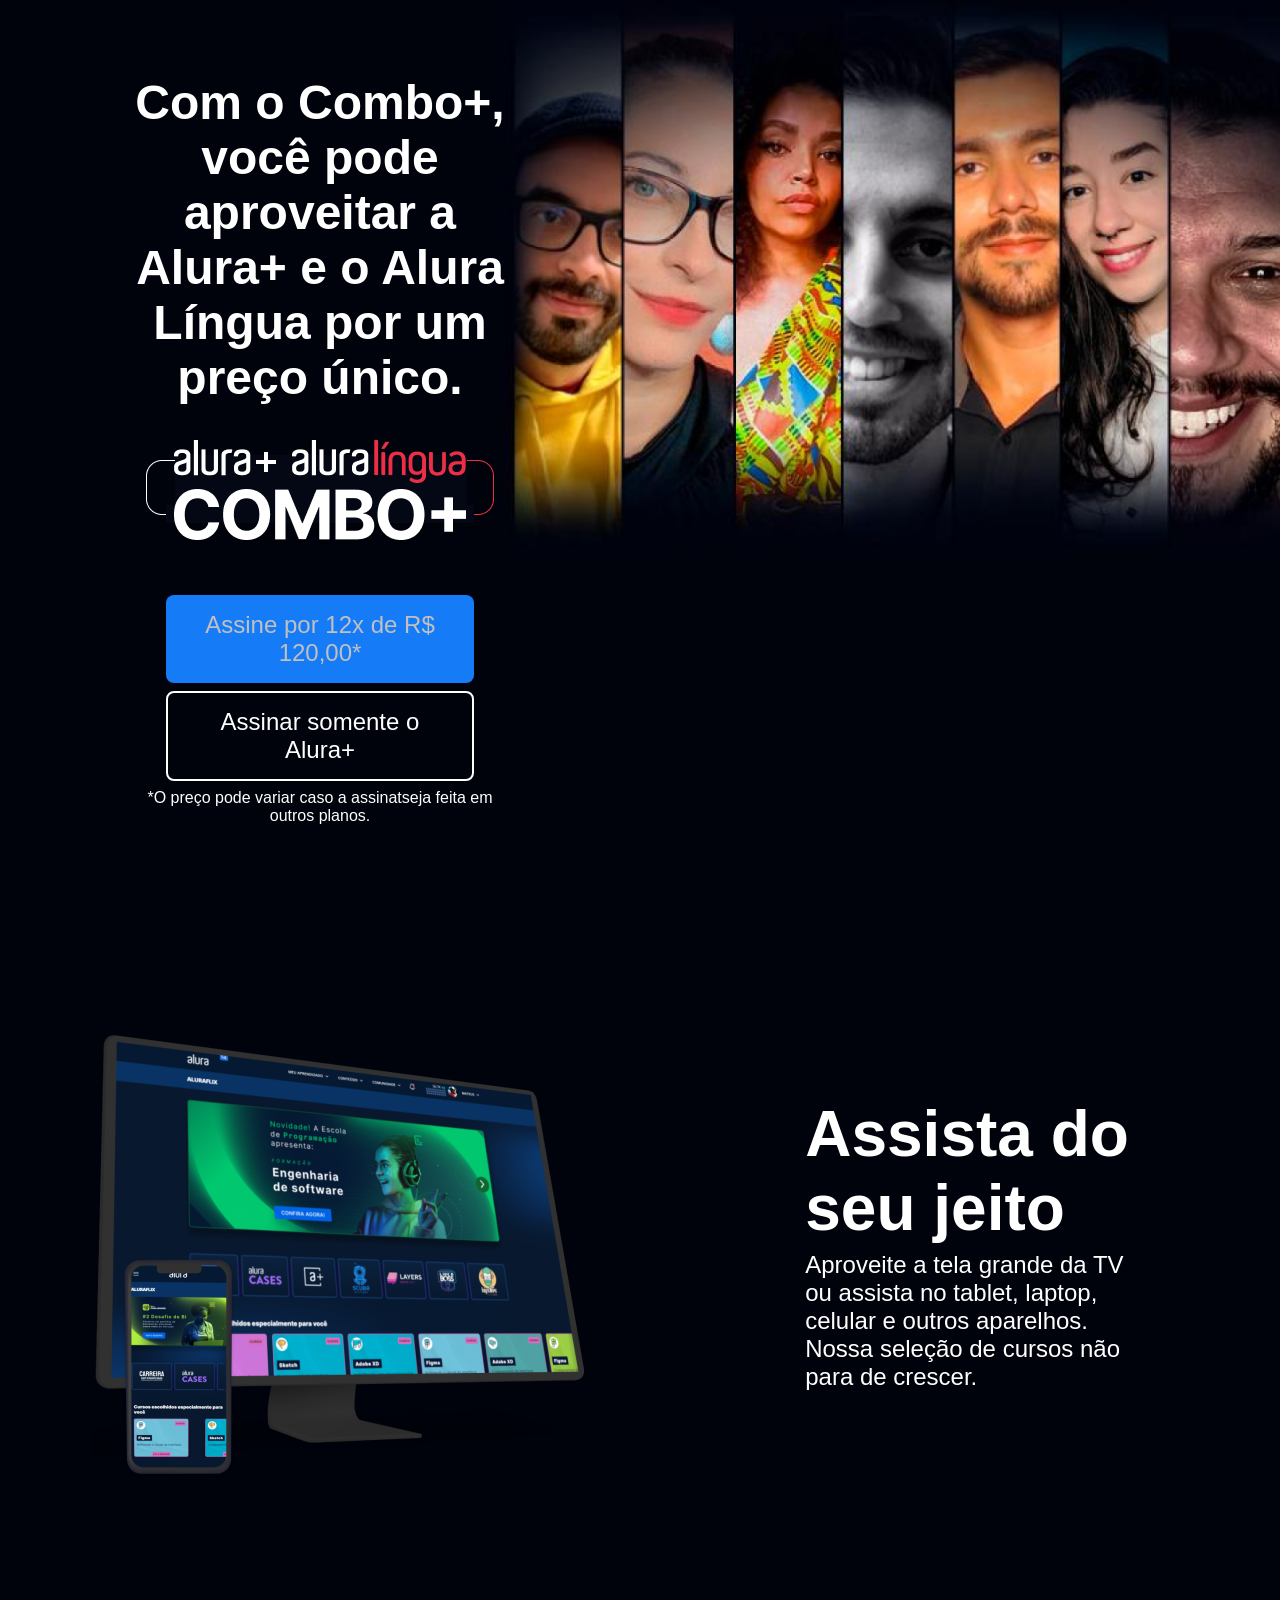
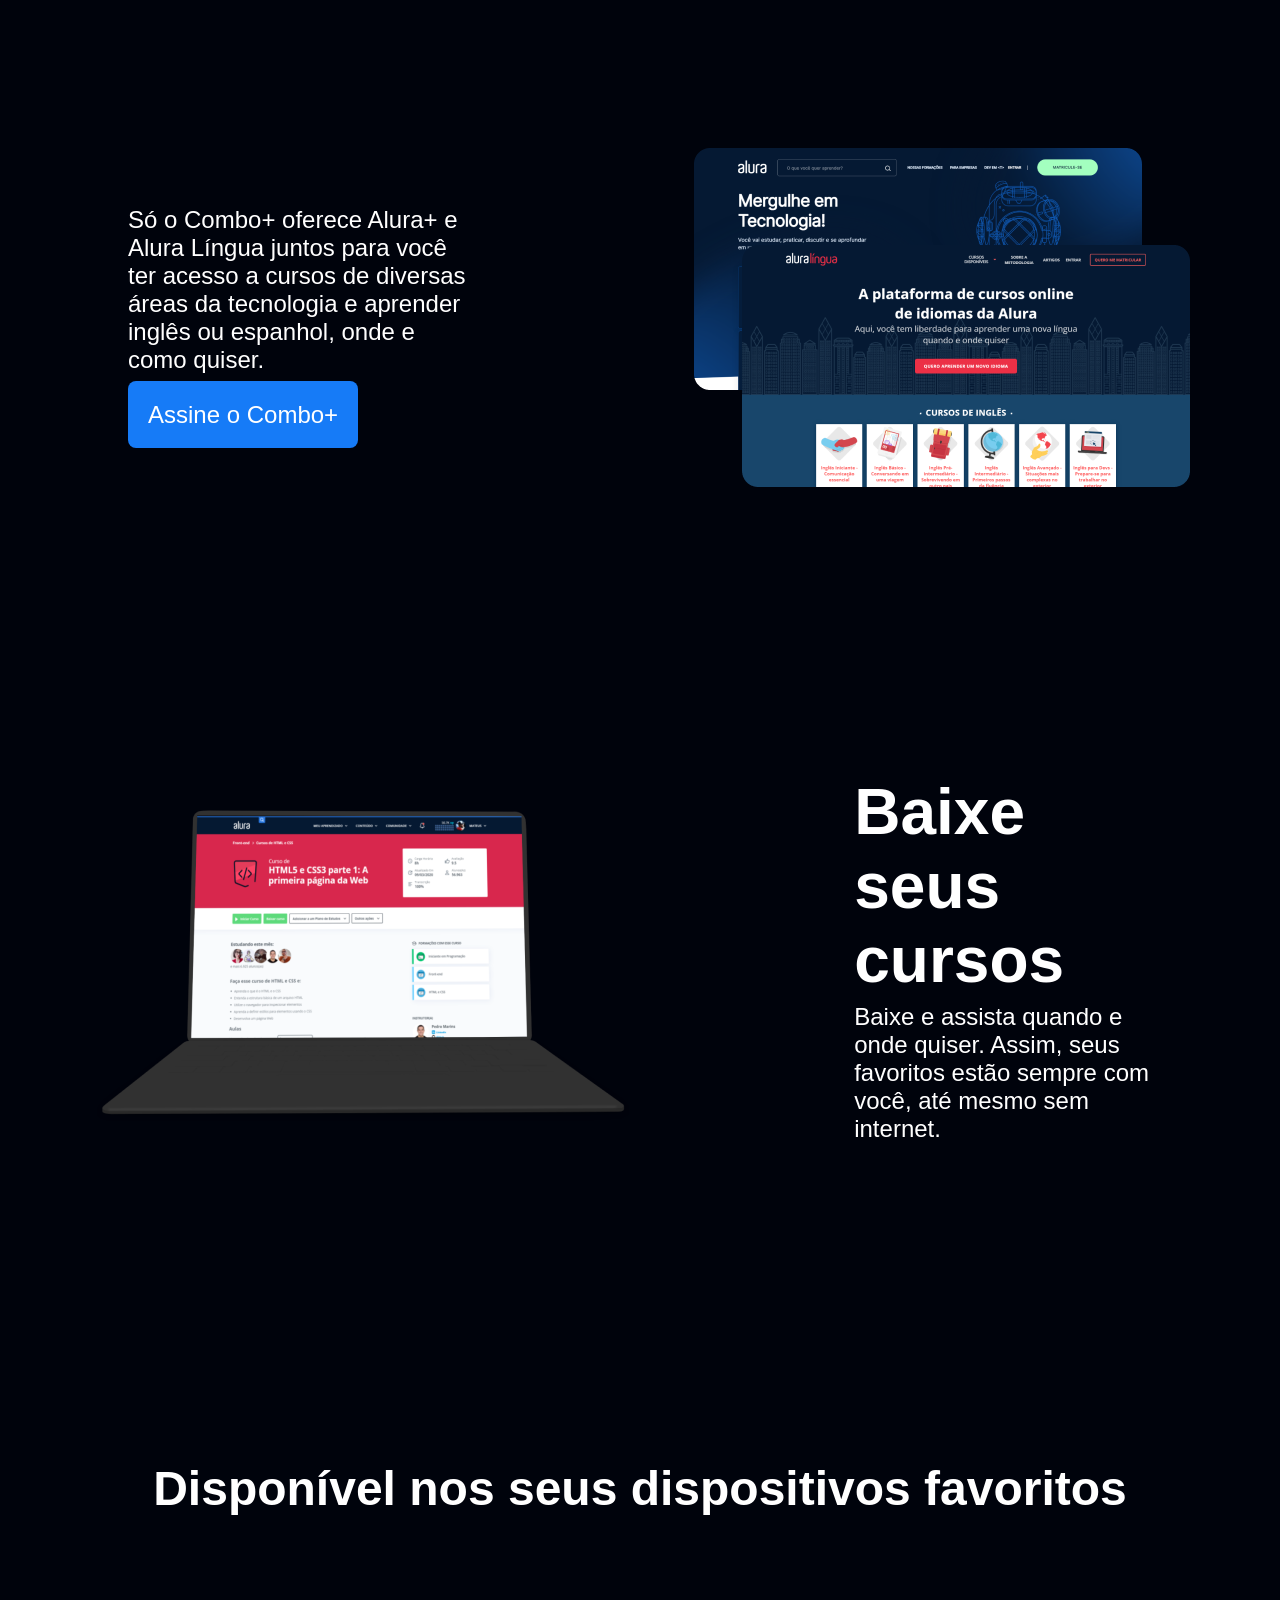
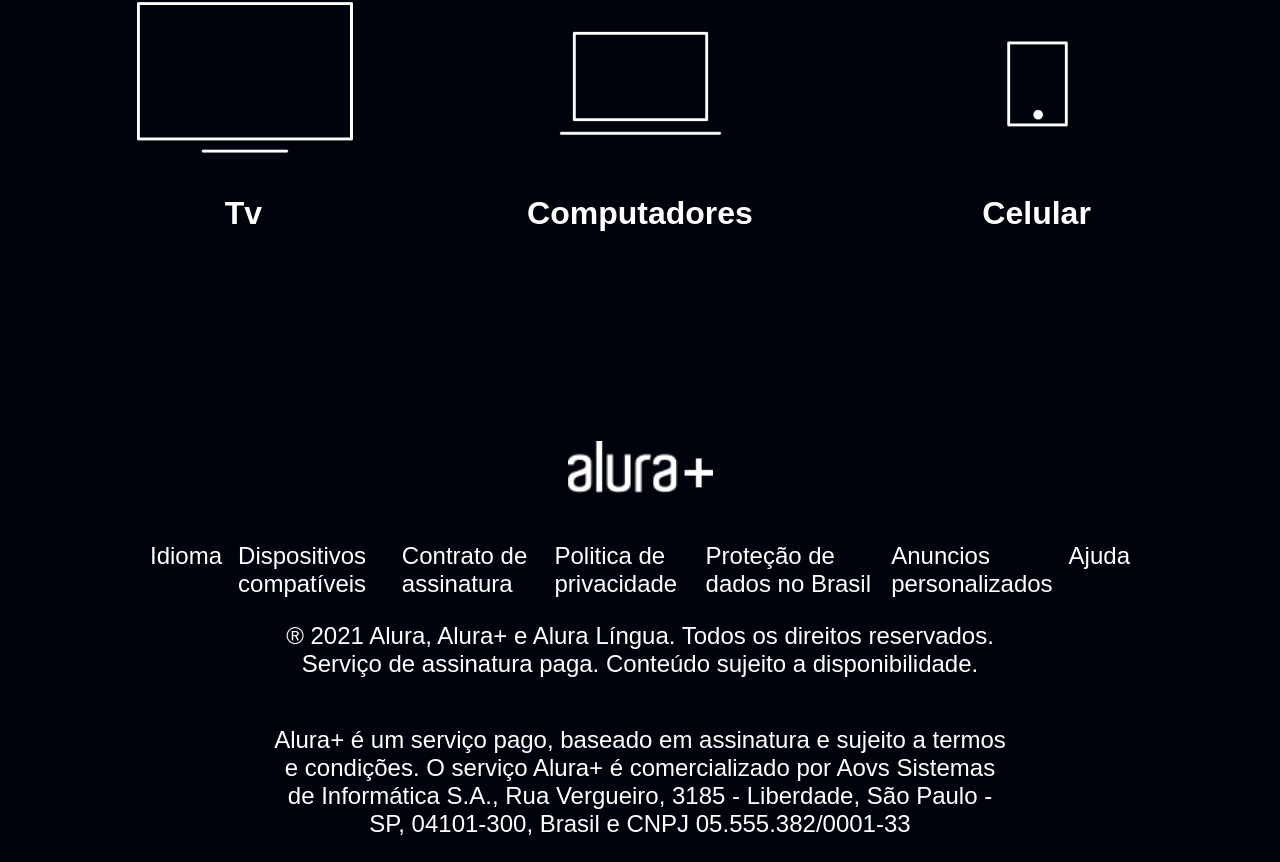
==== Exercício 2 - Praticando HTML&CSS/index.html @ 8c999195 "Add files via upload" ====
<!DOCTYPE html>
<html lang="pt-br">
<head>
    <meta charset="UTF-8">
    <meta name="viewport" content="width=device-width, initial-scale=1.0">
    <title>Alura Plus</title>
    <link rel="stylesheet" href="style.css">
</head>
<body>
    <section class="conteiner principal">
        <div class="div1">
            <h1 class="primeiro__titulo">Com o Combo+, você pode aproveitar a Alura+ e o Alura Língua por um preço único.</h1>
            <img class="comboplus" src="assets/Combo.png" alt="combo+">
            <a class="botao__assine" href="www.alura.com.br">Assine por 12x de R$ 120,00*</a>
            <a class="aluramais" href="www.alura.com.br">Assinar somente o Alura+</a>
            <p class="info">*O preço pode variar caso a assinatseja feita em outros planos.</p>
        </div>
    </section>

    <section class="secao2">
        <img class="telas" src="./assets/Plataformas.png" alt="uma tela e um celular do alura mais">
        <div class="div2"> 
            <h2 class="subtitulo1">Assista do seu jeito</h2>
            <p class="paragrafo1">Aproveite a tela grande da TV ou assista no tablet, laptop, celular e outros aparelhos. Nossa seleção de cursos não para de crescer.</p>
        </div>
    </section>

    <section class="secao2">
        <div class="div2">
            <p class="paragrafo2">Só o Combo+ oferece Alura+ e Alura Língua juntos para você ter acesso a cursos de diversas áreas da tecnologia e aprender inglês ou espanhol, onde e como quiser.</p>
            <a class="botao__combomais" href="www.alura.com.br">Assine o Combo+</a>
        </div>
        <img class="telas" src="./assets/Telas.png" alt="telas">
    </section>

    <section class="secao2">
        <img class="telas" src="./assets/Notebook.png" alt="notebook">
        <div class="div2">
            <h2 class="subtitulo1">Baixe seus cursos</h2>
            <p class="paragrafo1">Baixe e assista quando e onde quiser. Assim, seus favoritos estão sempre com você, até mesmo sem internet.</p>
        </div>
    </section>

    <section class="secao3">
        <h2 class="subtitulo2">Disponível nos seus dispositivos favoritos</h2>
        <div class="div3">
            <div class="div4">
                <img class="item1" src="./assets/tv.png" alt="esboço de uma tv">
                <h3 class="subtitulo3">Tv</h3>
            </div>
            <div class="div4">
                <img class="item1" src="./assets/computador.png" alt="esboço de um pc">
                <h3 class="subtitulo3">Computadores</h3>
            </div>
            <div class="div4">
                <img class="item1" src="./assets/celular.png" alt="esboço de um celualr">
                <h3 class="subtitulo3">Celular</h3>
            </div>
        </div>
    </section>

    <section class="secao4 ">
        <img class="item2" src="./assets/Logo.png" alt="logo Alura+">
        <div class="div5">
            <p class="paragrafo3">Idioma</p>
            <p class="paragrafo3">Dispositivos compatíveis</p>
            <p class="paragrafo3">Contrato de assinatura</p>
            <p class="paragrafo3">Politica de privacidade</p>
            <p class="paragrafo3">Proteção de dados no Brasil</p>
            <p class="paragrafo3">Anuncios personalizados</p>
            <p class="paragrafo3">Ajuda</p>
        </div>
        <div class="div6">
            <p class="paragrafo5">® 2021 Alura, Alura+ e Alura Língua. Todos os direitos reservados. Serviço de assinatura paga. Conteúdo sujeito a disponibilidade.</p>
        </div>
        <div class="div6">
            <p class="paragrafo5">Alura+ é um serviço pago, baseado em assinatura e sujeito a termos e condições. O serviço Alura+ é comercializado por Aovs Sistemas de Informática S.A., Rua Vergueiro, 3185 - Liberdade, São Paulo - SP, 04101-300, Brasil e CNPJ 05.555.382/0001-33</p>
        </div>
    </section>
</body>
</html>
---- Exercício 2 - Praticando HTML&CSS/style.css ----
:root {
    --branco-principal: #FFFFFF;
    --cinza-secundario: #C0C0C0;
    --botao-azul: #167BF7;
    --cor-de-fundo: #00030C;
    --font-principal: "inter",sans-serif;
}

@import url('https://fonts.googleapis.com/css2?family=Inter:wght@100..900&display=swap');

*{
    margin: 0;
    padding: 0;
}

body {
    background-color: var(--cor-de-fundo);
    color: var(--branco-principal);

}

.principal{
    display: grid;
    grid-template-columns: 50% 50%;
    flex-direction: row;
    background-image: url("assets/Background.png");
    background-repeat: no-repeat;
    background-size: contain;
    align-items: center;
    text-align: center;



}

.conteiner{
    height: 100vh;


}

.div1 {
   margin: 0 8rem;

}
.primeiro__titulo {
    text-align: center;
    font-size: 3rem;
    font-family: var(--font-principal);
    font-weight: 700;

}
.comboplus {
    padding:35px 0;
}

.botao__assine {
    display: block;
    gap: 16px;
    text-decoration: none;
    color: var(--cinza-secundario);
    background-color:  var(--botao-azul);
    padding: 16px;
    border-radius: 8px;
    font-size: 1.5rem;
    font-family: "inter", sans-serif ;
    font-weight: var(--font-principal);
    margin: 2% 10% 2% 10%;

}

.aluramais:hover {
    background-color: var(--cinza-secundario);
}

.aluramais {
    display: block;
    text-decoration: none;
    color:var(--branco-principal);
    padding: 15px;
    border: 2px solid var(--branco-principal);
    border-radius: 8px;
    font-size: 1.5rem;
    font-family: "inter", sans-serif ;
    font-weight: var(--font-principal);
    margin: 2% 10% 2% 10%;

}

.info {
    font-size: 1rem;
    font-family: "inter", sans-serif;
    font-weight: var(--font-principal);
}




.telas {
    padding: 5% 7% 5% 7%;
    width: 1000px;
}
.secao2 {
    display: flex;
    align-items: center;
    padding-bottom: 7%;

}

.div2 {
    flex-direction: column;
    padding: 10% ;
}

.subtitulo1 {
    font-size: 4rem;
    font-family: var(--font-principal);
    font-weight: 700;
    padding-bottom: 2%;
}
.subtitulo2 {
    text-align: center;
    font-size: 3rem;
    font-family: var(--font-principal);
    font-weight: 700;
}
.subtitulo3 {
    margin-top: 7%;
    font-size: 2rem;
    font-family: var(--font-principal);
    font-weight: 700;

}
.paragrafo1 {
    font-size: 1.5rem;
    font-family: 'inter', sans-serif;
    font-weight: 400;
}
.paragrafo2 {
    padding: 0% 0% 8% 0%;
    font-size: 1.5rem;
    font-family: 'inter', sans-serif;
    font-weight: 400;
}


.botao__combomais {
    text-decoration: none;
    color:var(--branco-principal);
    background-color: var(--botao-azul);
    padding: 20px;
    border-radius: 8px;
    text-align: center;
    font-size: 1.5rem;
    font-family: var(--font-principal);
    font-weight: 400;

}

.secao3 {
    display: flex;
    flex-direction: column;
    padding-top: 100px;
}
.div3 {
    display: flex;
    justify-content: center;
    margin: 5%;
    gap: 5%;
}
.div4 {
    display: flex;
    flex-direction: column;
    align-items: center;
}
.secao4 {
    display: flex;
    flex-direction: column;
    align-items: center;
    padding:0px 150px 0px 150px ;

}
.div5 {
    display: flex;
    gap: 16px;

}
.paragrafo3 {
    font-size: 1.5rem;
    font-family: var(--font-principal);
    font-weight: 400;
}
.item2 {
    padding: 145px 0 40.71px 0;
    width: 145px;
    padding-bottom: 5%;
}


.div6{
    margin: 24px 120px 24px 120px;
    text-align: center;
}
.paragrafo5 {
    font-size: 1.5rem;
    font-weight:400;
    font-family: var(--font-principal);
}


@media (max-width:415px) {
    .conteiner {
        height: auto;
    }
    .principal{        
        display: flex;
        flex-direction: column;
    }

    .div1 {
        margin:48% 5% 0% 5%;
    }
    .comboplus {
        width: 160px;
    }
    .botao__assine {
        padding: 7px;
        border-radius: 6px;
        font-size: 0.5rem;
        margin: 0% 25% 2% 25%;  
    }
    .aluramais {
        padding: 7px;
        font-size: 0.5rem;
        margin: 0% 25% 2% 25%;  
    }
    .telas {
        width: 160px;
    }
    .primeiro__titulo {
        font-size: 0.9rem;
        padding: 0 9% 0 9%;

    }
    .info {
        font-size: 0.4rem;
    }

    .secao2 {
        margin: 15% 0 15% 0;
        padding: 0;
    }
    .subtitulo1 {
        font-size: 0.8rem;        
    }
    .subtitulo2 {
        font-size: 0.8rem;
    }
    .subtitulo3 {
        font-size: 0.8rem;
    }
    .paragrafo1 {
        font-size: 0.5rem;
    }
    .paragrafo2 {
        font-size: 0.5rem;
    }
    .paragrafo3 {
        font-size: 0.4rem; 
    }
    .botao__combomais {
        padding: 7px;
        font-size: 0.5rem;
    }
    .div2 {
        margin-left: 25px;
        padding: 0;
    }
    .secao3 {
        padding-top: 10px;
    }
    .div3 {
        margin: 5%;
    }
    .item1 {
        width: 120px;
    }



    .secao4 {
        display: flex;
        flex-direction: column;
        align-items: center;
        padding:0;
       
    }
    .item2 {
        padding: 20px 0 40px 0;
    }
    
    .div5 {
        display: flex;
        margin: 0 16px 6px 16px;
        gap: 15px;
        text-align: center;

    }
    .div6{
        margin: 6px 20px 6px 20px;
    }
    .paragrafo5 {
        font-size: 0.3rem;
    }
    
    
}
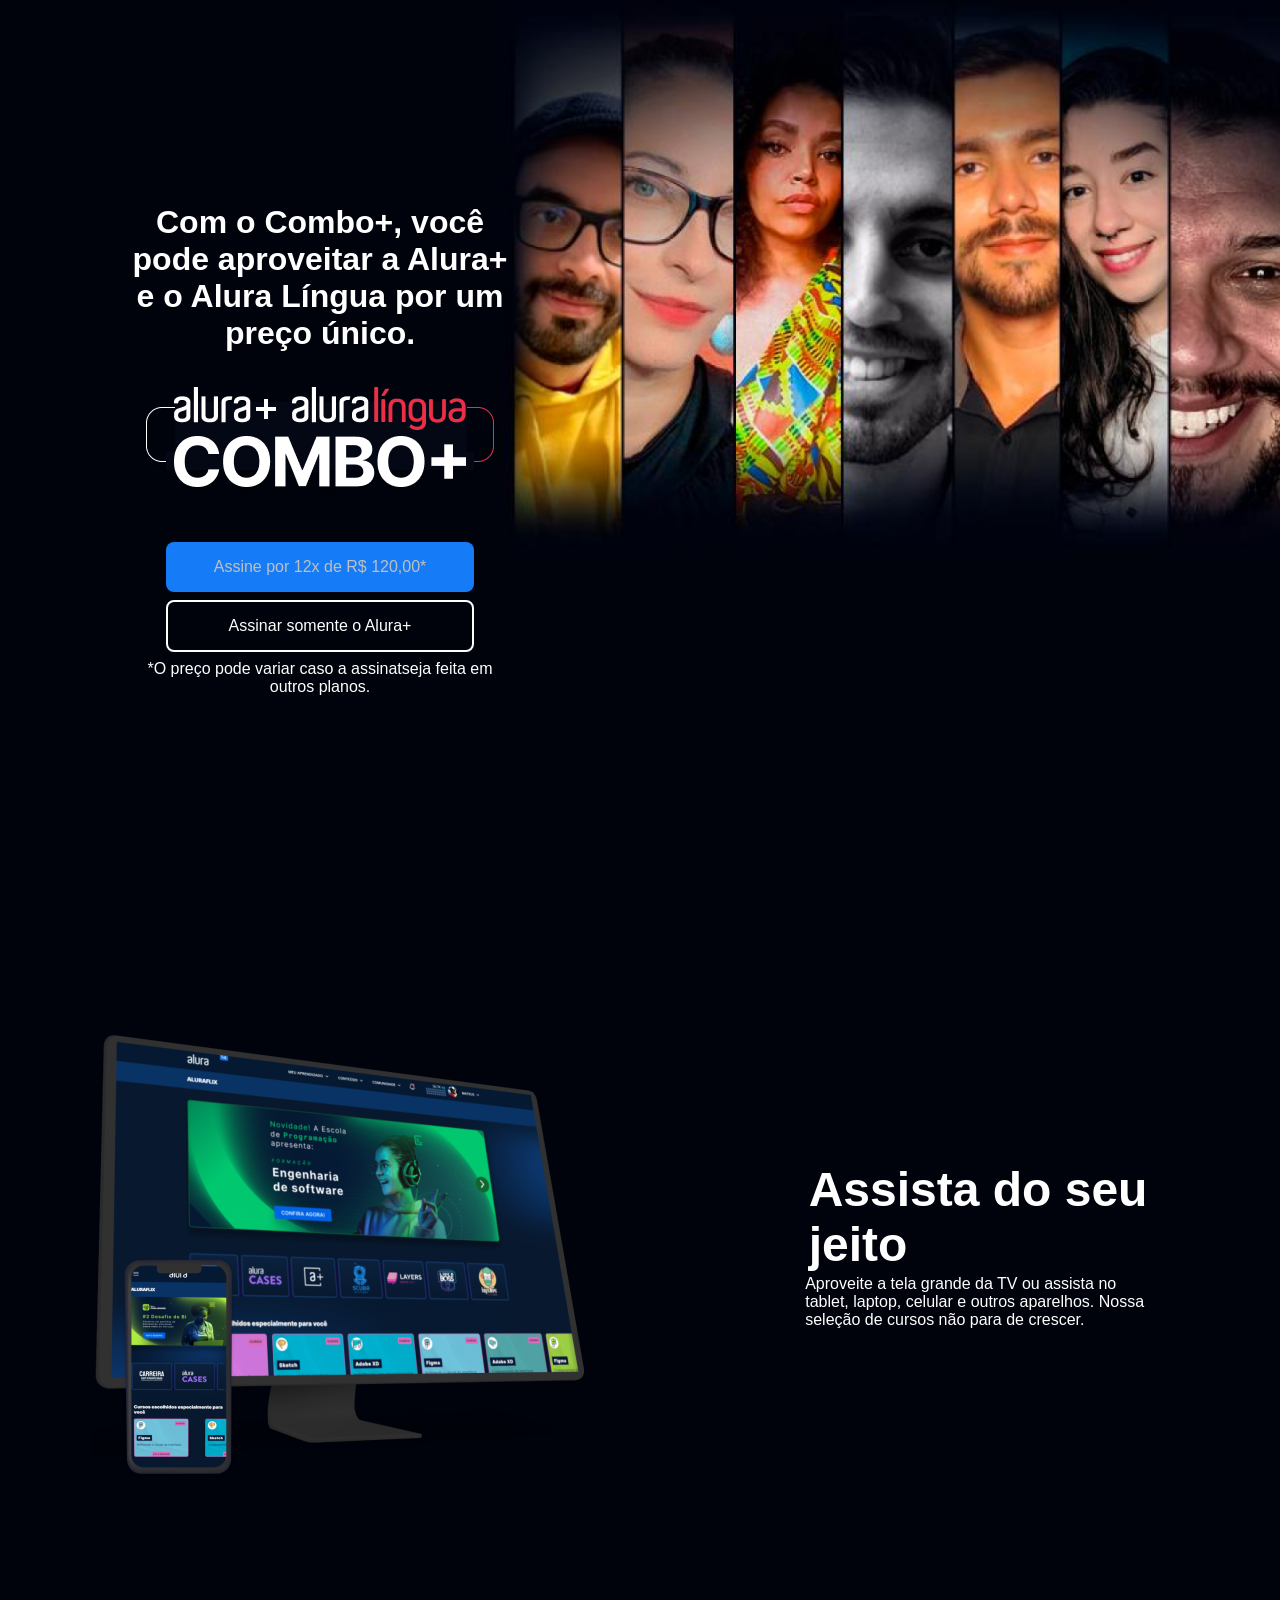
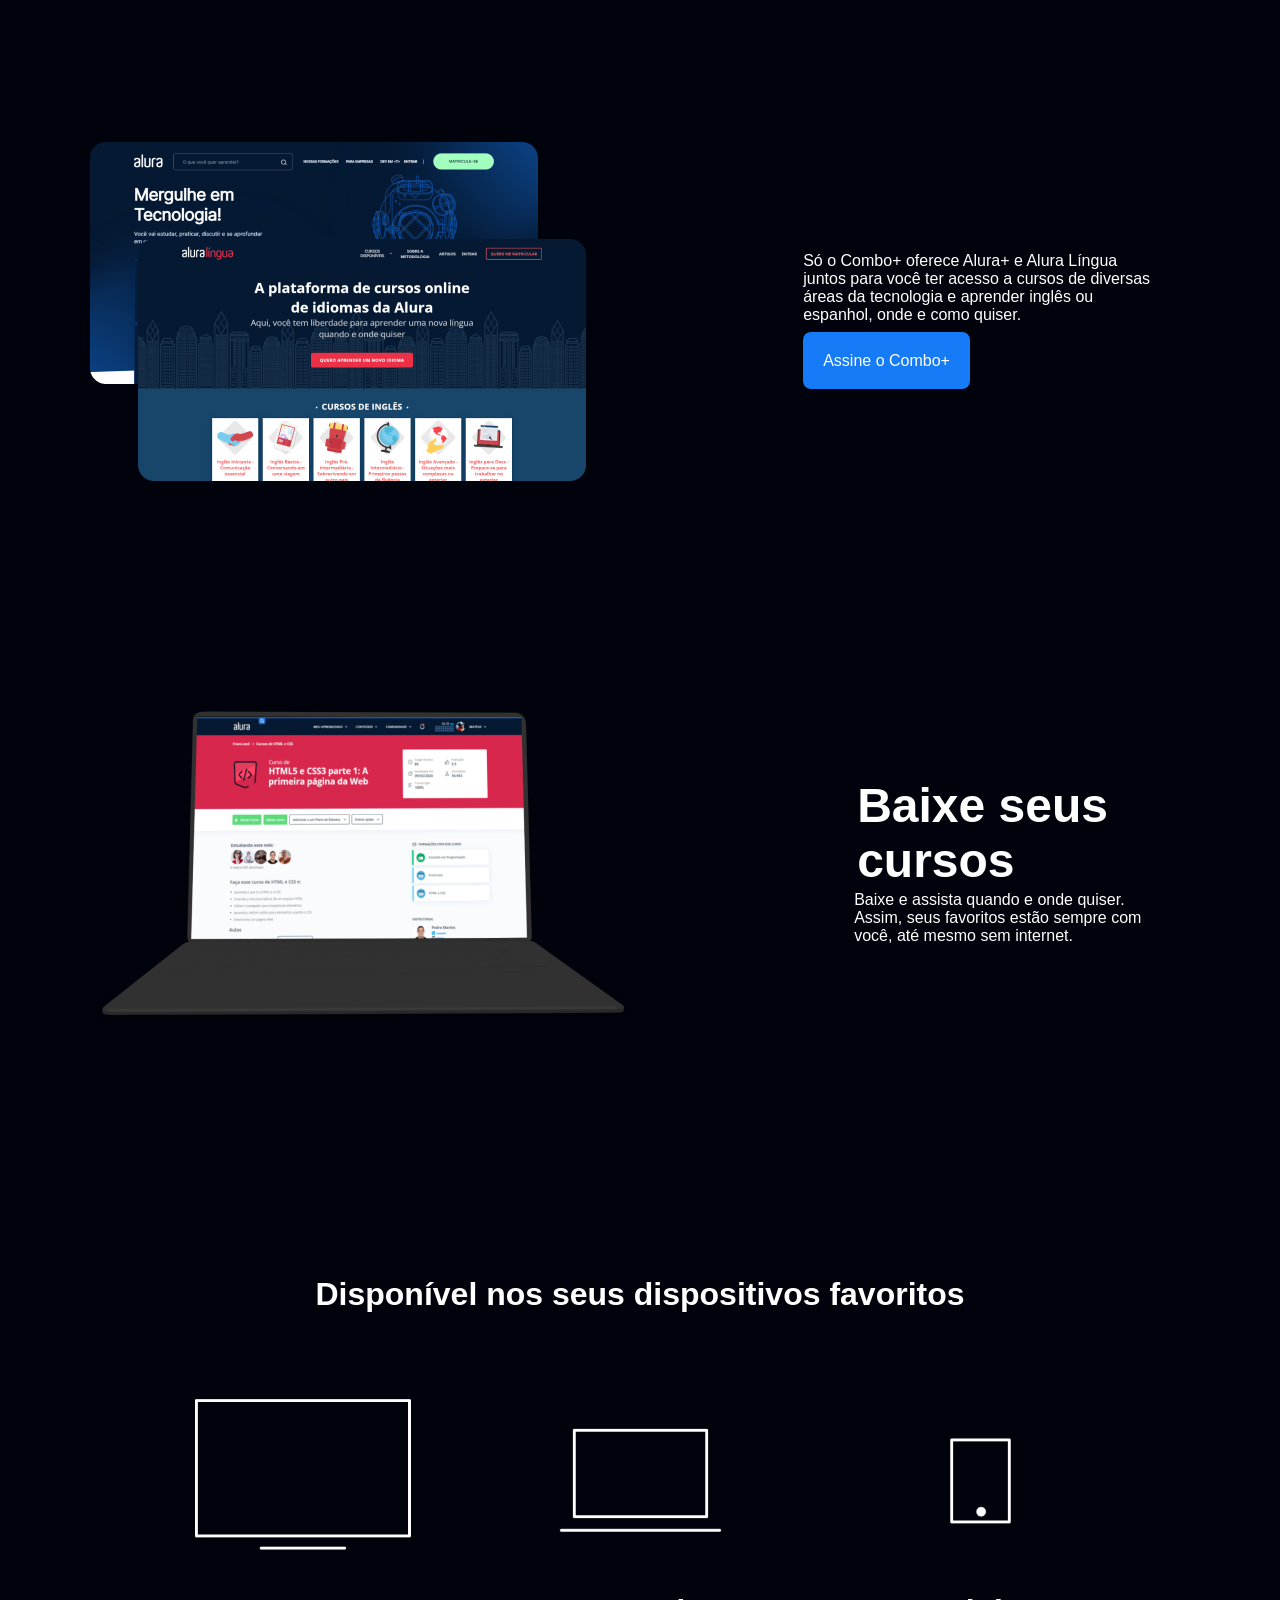
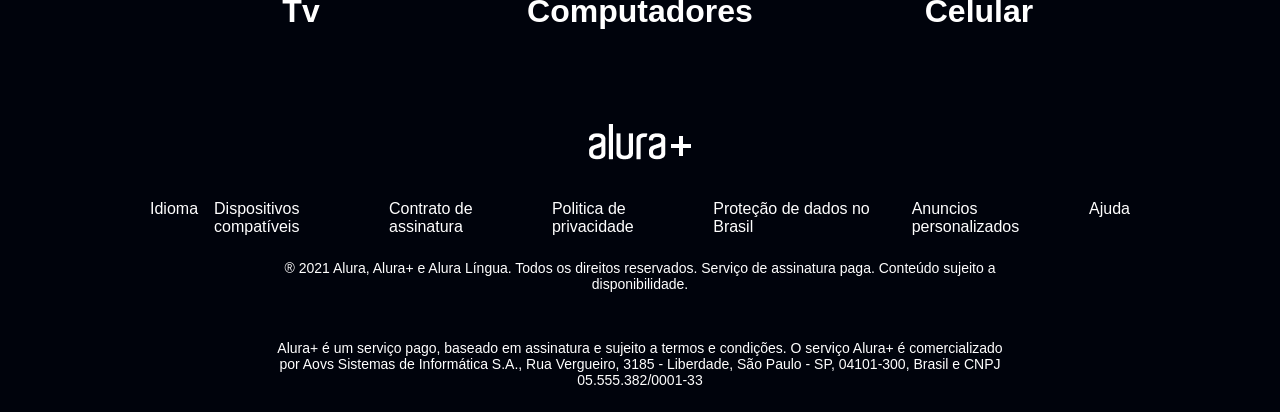
==== commit 7f25b233: "Add files via upload" ====
--- a/Exercício 2 - Praticando HTML&CSS/index.html
+++ b/Exercício 2 - Praticando HTML&CSS/index.html
@@ -26,11 +26,11 @@
     </section>
 
     <section class="secao2">
+        <img class="telas" src="./assets/Telas.png" alt="telas">
         <div class="div2">
             <p class="paragrafo2">Só o Combo+ oferece Alura+ e Alura Língua juntos para você ter acesso a cursos de diversas áreas da tecnologia e aprender inglês ou espanhol, onde e como quiser.</p>
             <a class="botao__combomais" href="www.alura.com.br">Assine o Combo+</a>
         </div>
-        <img class="telas" src="./assets/Telas.png" alt="telas">
     </section>
 
     <section class="secao2">
--- a/Exercício 2 - Praticando HTML&CSS/style.css
+++ b/Exercício 2 - Praticando HTML&CSS/style.css
@@ -45,7 +45,7 @@
 }
 .primeiro__titulo {
     text-align: center;
-    font-size: 3rem;
+    font-size: 2rem;
     font-family: var(--font-principal);
     font-weight: 700;
 
@@ -61,8 +61,8 @@
     color: var(--cinza-secundario);
     background-color:  var(--botao-azul);
     padding: 16px;
-    border-radius: 8px;
-    font-size: 1.5rem;
+    border-radius: 8px; 
+    font-size: 1rem;
     font-family: "inter", sans-serif ;
     font-weight: var(--font-principal);
     margin: 2% 10% 2% 10%;
@@ -80,7 +80,7 @@
     padding: 15px;
     border: 2px solid var(--branco-principal);
     border-radius: 8px;
-    font-size: 1.5rem;
+    font-size: 1rem;
     font-family: "inter", sans-serif ;
     font-weight: var(--font-principal);
     margin: 2% 10% 2% 10%;
@@ -108,19 +108,18 @@
 }
 
 .div2 {
-    flex-direction: column;
     padding: 10% ;
 }
 
 .subtitulo1 {
-    font-size: 4rem;
+    font-size: 3rem;
     font-family: var(--font-principal);
     font-weight: 700;
-    padding-bottom: 2%;
+    padding: 1% ;
 }
 .subtitulo2 {
     text-align: center;
-    font-size: 3rem;
+    font-size: 2rem;
     font-family: var(--font-principal);
     font-weight: 700;
 }
@@ -132,13 +131,13 @@
 
 }
 .paragrafo1 {
-    font-size: 1.5rem;
+    font-size: 1rem;
     font-family: 'inter', sans-serif;
     font-weight: 400;
 }
 .paragrafo2 {
     padding: 0% 0% 8% 0%;
-    font-size: 1.5rem;
+    font-size: 1rem;
     font-family: 'inter', sans-serif;
     font-weight: 400;
 }
@@ -151,7 +150,7 @@
     padding: 20px;
     border-radius: 8px;
     text-align: center;
-    font-size: 1.5rem;
+    font-size: 1rem;
     font-family: var(--font-principal);
     font-weight: 400;
 
@@ -166,7 +165,6 @@
     display: flex;
     justify-content: center;
     margin: 5%;
-    gap: 5%;
 }
 .div4 {
     display: flex;
@@ -186,14 +184,12 @@
 
 }
 .paragrafo3 {
-    font-size: 1.5rem;
+    font-size: 1rem;
     font-family: var(--font-principal);
     font-weight: 400;
 }
 .item2 {
-    padding: 145px 0 40.71px 0;
-    width: 145px;
-    padding-bottom: 5%;
+    padding: 30px 0 40.71px 0;
 }
 
 
@@ -202,7 +198,7 @@
     text-align: center;
 }
 .paragrafo5 {
-    font-size: 1.5rem;
+    font-size: 0.875rem;
     font-weight:400;
     font-family: var(--font-principal);
 }
@@ -221,60 +217,67 @@
         margin:48% 5% 0% 5%;
     }
     .comboplus {
-        width: 160px;
+        width: 180px;
     }
     .botao__assine {
-        padding: 7px;
+        padding: 10px;
         border-radius: 6px;
-        font-size: 0.5rem;
-        margin: 0% 25% 2% 25%;  
+        font-size: 1rem;
+        margin: 0% 15% 4% 15%;  
     }
     .aluramais {
-        padding: 7px;
-        font-size: 0.5rem;
-        margin: 0% 25% 2% 25%;  
+        padding: 10px;
+        font-size: 1rem;
+        margin: 0% 15% 4% 15%;   
     }
     .telas {
         width: 160px;
     }
     .primeiro__titulo {
-        font-size: 0.9rem;
+        font-size: 1.5rem;
         padding: 0 9% 0 9%;
 
     }
     .info {
-        font-size: 0.4rem;
-    }
-
+        font-size: 0.6rem;
+    }
+    
     .secao2 {
-        margin: 15% 0 15% 0;
+        flex-direction: column;
+        margin-top: 10%;
         padding: 0;
     }
     .subtitulo1 {
-        font-size: 0.8rem;        
+        font-size: 1.5rem;  
+        padding-bottom: 5%;      
     }
     .subtitulo2 {
-        font-size: 0.8rem;
+        font-size: 1rem;
+        padding-bottom: 5%;
     }
     .subtitulo3 {
         font-size: 0.8rem;
     }
     .paragrafo1 {
-        font-size: 0.5rem;
+        font-size: 0.9rem;
+        text-align: justify;
+        
     }
     .paragrafo2 {
-        font-size: 0.5rem;
+        font-size: 0.9rem;
+        text-align: justify;
     }
     .paragrafo3 {
         font-size: 0.4rem; 
     }
     .botao__combomais {
-        padding: 7px;
-        font-size: 0.5rem;
+        padding: 10px;
+        font-size: 0.8rem;
     }
     .div2 {
-        margin-left: 25px;
-        padding: 0;
+        padding: 15%;
+        justify-content: center;
+        text-align: center;
     }
     .secao3 {
         padding-top: 10px;
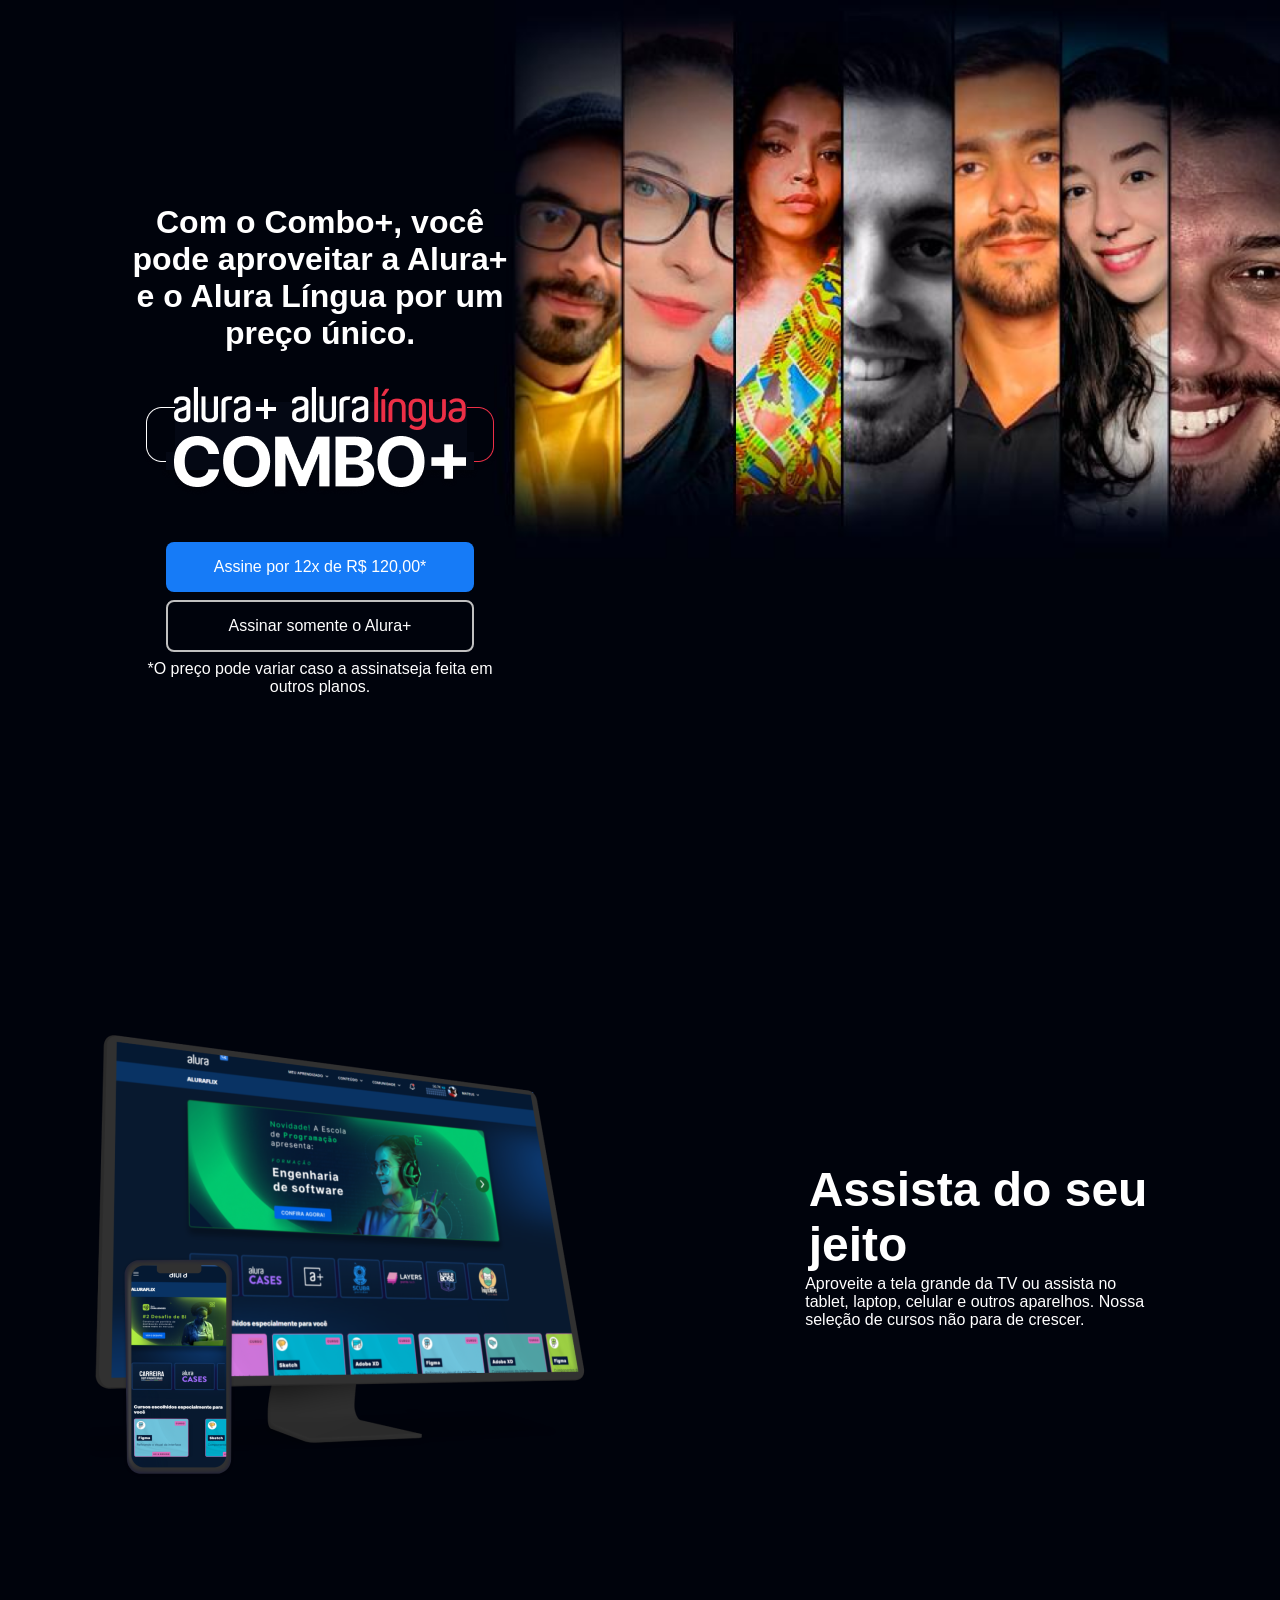
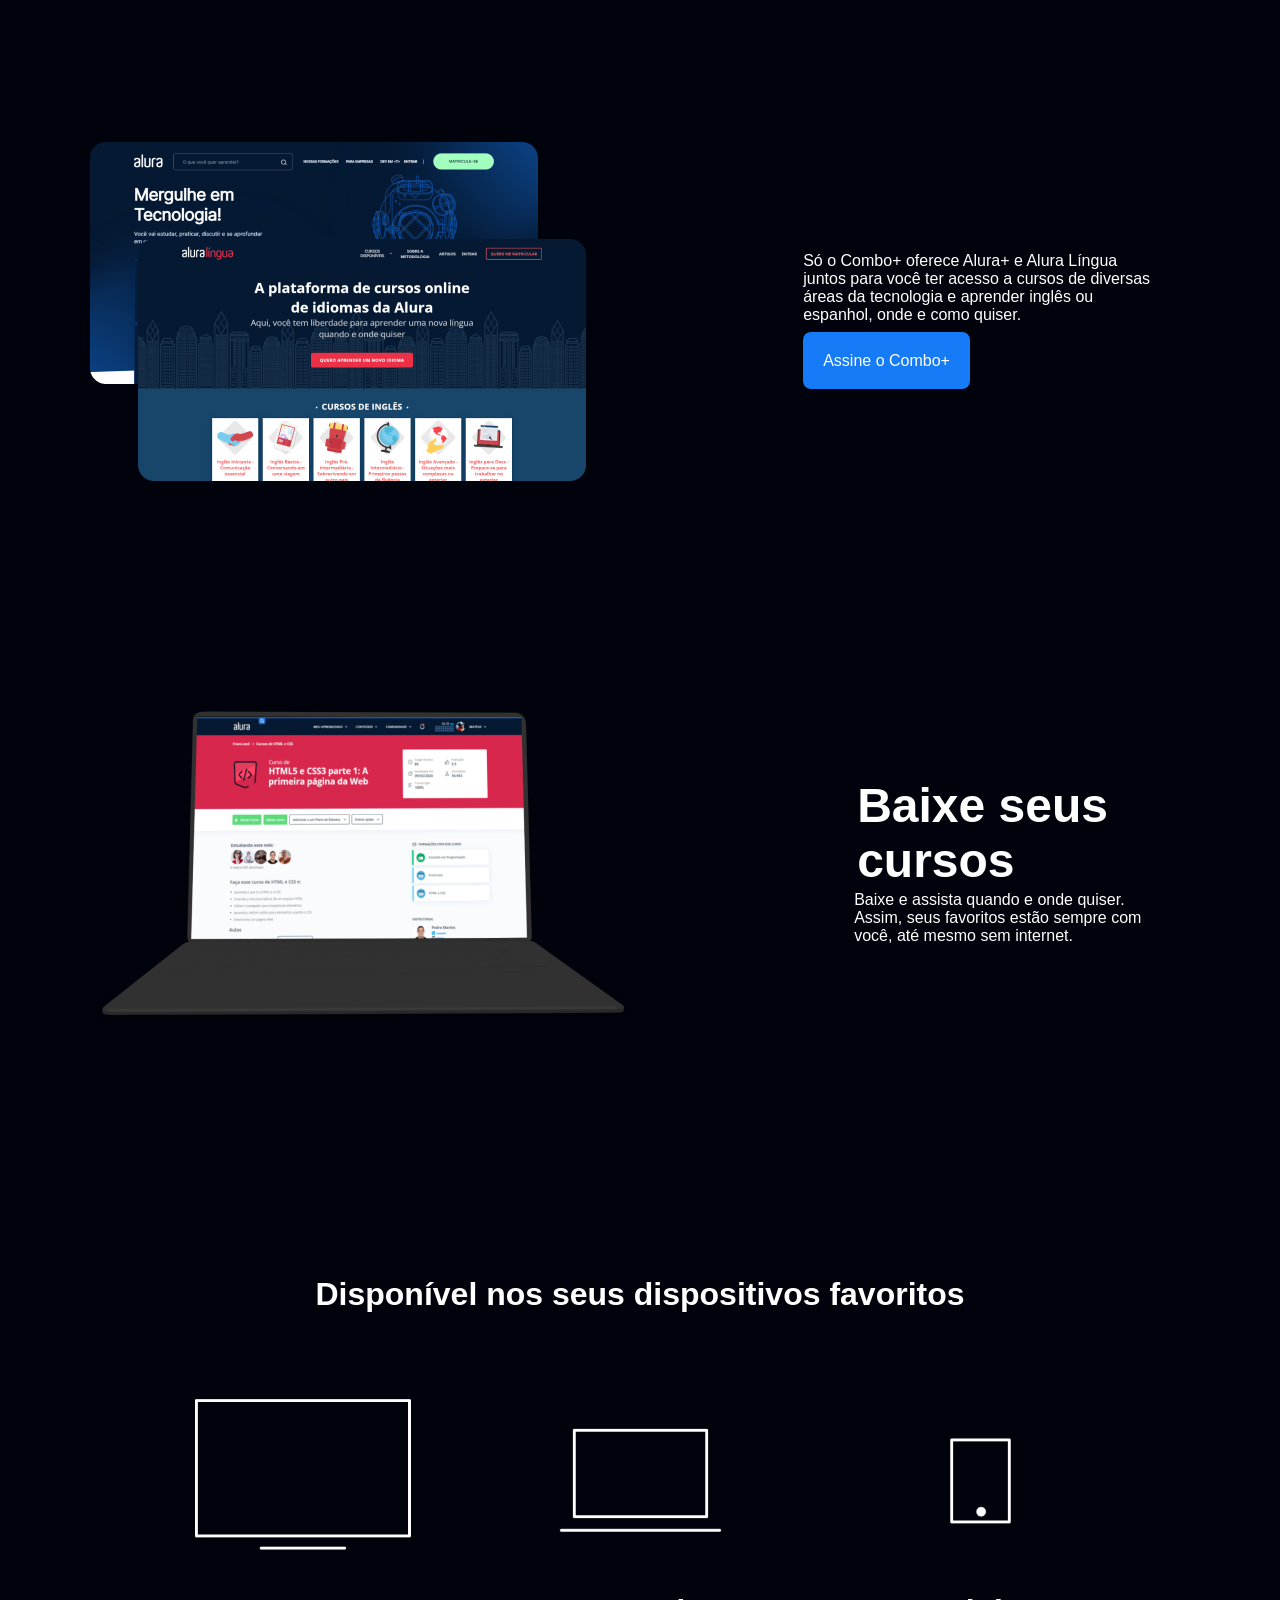
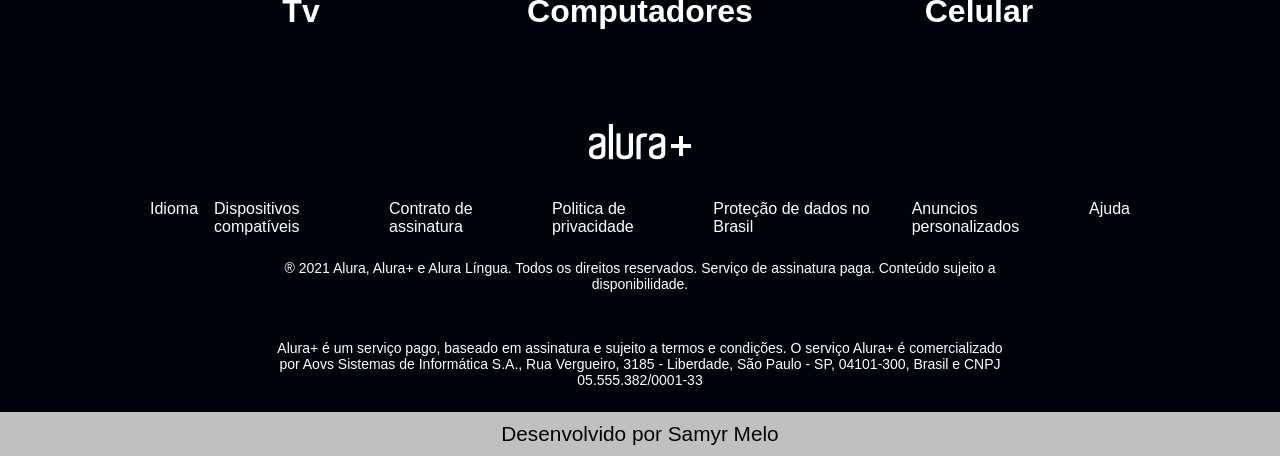
==== commit 545aa0b7: "Add files via upload" ====
--- a/Exercício 2 - Praticando HTML&CSS/index.html
+++ b/Exercício 2 - Praticando HTML&CSS/index.html
@@ -11,8 +11,8 @@
         <div class="div1">
             <h1 class="primeiro__titulo">Com o Combo+, você pode aproveitar a Alura+ e o Alura Língua por um preço único.</h1>
             <img class="comboplus" src="assets/Combo.png" alt="combo+">
-            <a class="botao__assine" href="www.alura.com.br">Assine por 12x de R$ 120,00*</a>
-            <a class="aluramais" href="www.alura.com.br">Assinar somente o Alura+</a>
+            <a class="botao__assine" href="https://www.alura.com.br/">Assine por 12x de R$ 120,00*</a>
+            <a class="aluramais" href="https://www.alura.com.br/planos-cursos-online">Assinar somente o Alura+</a>
             <p class="info">*O preço pode variar caso a assinatseja feita em outros planos.</p>
         </div>
     </section>
@@ -29,7 +29,7 @@
         <img class="telas" src="./assets/Telas.png" alt="telas">
         <div class="div2">
             <p class="paragrafo2">Só o Combo+ oferece Alura+ e Alura Língua juntos para você ter acesso a cursos de diversas áreas da tecnologia e aprender inglês ou espanhol, onde e como quiser.</p>
-            <a class="botao__combomais" href="www.alura.com.br">Assine o Combo+</a>
+            <a class="botao__combomais" href="https://www.alura.com.br/planos-cursos-online">Assine o Combo+</a>
         </div>
     </section>
 
@@ -78,4 +78,7 @@
         </div>
     </section>
 </body>
+<footer class="rodape">
+    <p class="devsam">Desenvolvido por Samyr Melo</p>
+</footer>
 </html>
--- a/Exercício 2 - Praticando HTML&CSS/style.css
+++ b/Exercício 2 - Praticando HTML&CSS/style.css
@@ -58,13 +58,13 @@
     display: block;
     gap: 16px;
     text-decoration: none;
-    color: var(--cinza-secundario);
+    color: var(--branco-principal);
     background-color:  var(--botao-azul);
     padding: 16px;
     border-radius: 8px; 
     font-size: 1rem;
-    font-family: "inter", sans-serif ;
-    font-weight: var(--font-principal);
+    font-family: var(--font-principal) ;
+    font-weight: 400;
     margin: 2% 10% 2% 10%;
 
 }
@@ -78,19 +78,19 @@
     text-decoration: none;
     color:var(--branco-principal);
     padding: 15px;
-    border: 2px solid var(--branco-principal);
+    border: 2px solid var(--cinza-secundario);
     border-radius: 8px;
     font-size: 1rem;
-    font-family: "inter", sans-serif ;
-    font-weight: var(--font-principal);
+    font-family: var(--font-principal);
+    font-weight: 400;
     margin: 2% 10% 2% 10%;
 
 }
 
 .info {
     font-size: 1rem;
-    font-family: "inter", sans-serif;
-    font-weight: var(--font-principal);
+    font-family: var(--font-principal);
+    font-weight: 400;
 }
 
 
@@ -132,13 +132,13 @@
 }
 .paragrafo1 {
     font-size: 1rem;
-    font-family: 'inter', sans-serif;
+    font-family: var(--font-principal);
     font-weight: 400;
 }
 .paragrafo2 {
     padding: 0% 0% 8% 0%;
     font-size: 1rem;
-    font-family: 'inter', sans-serif;
+    font-family: var(--font-principal);
     font-weight: 400;
 }
 
@@ -203,6 +203,15 @@
     font-family: var(--font-principal);
 }
 
+.devsam {
+    font-size: 1.3rem;
+    background-color: var(--cinza-secundario);
+    padding: 10px;
+    color: var(--cor-de-fundo);
+    text-align: center;
+    font-family: var(--font-principal);
+}
+
 
 @media (max-width:415px) {
     .conteiner {
